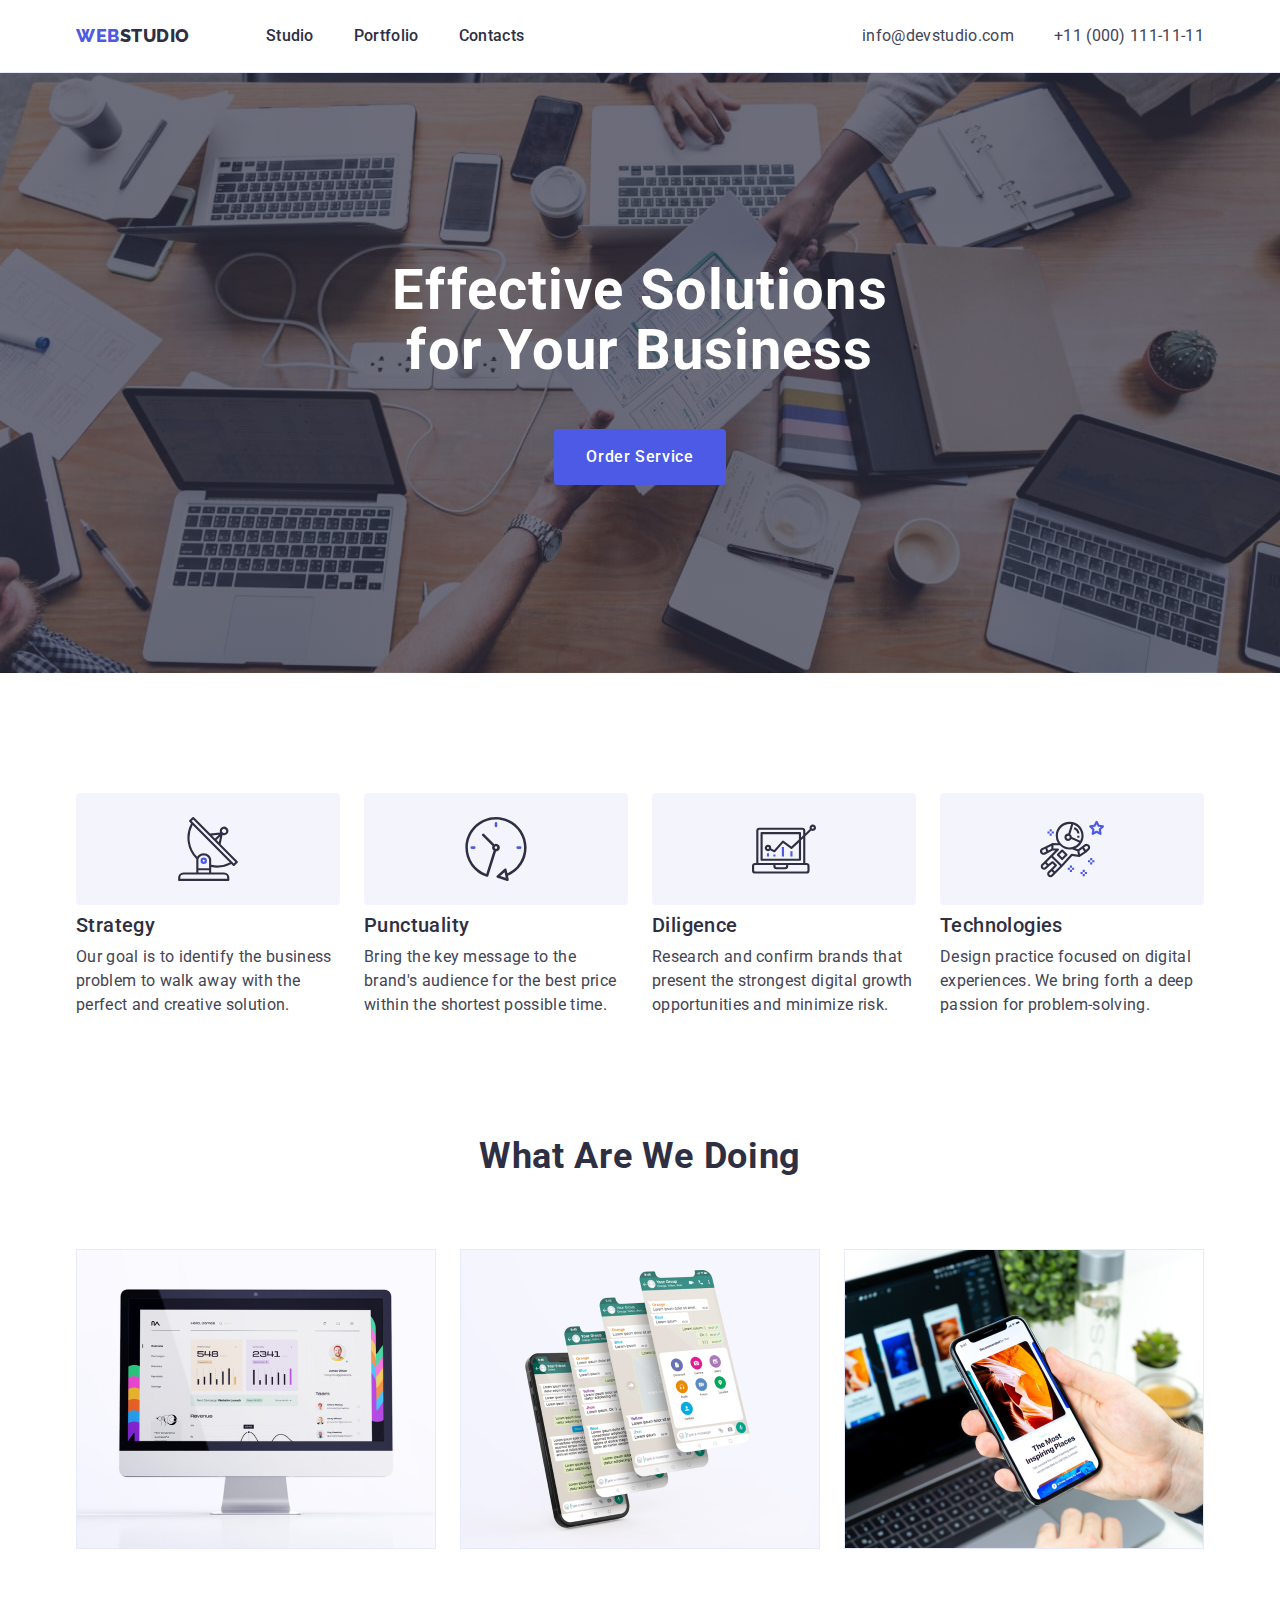
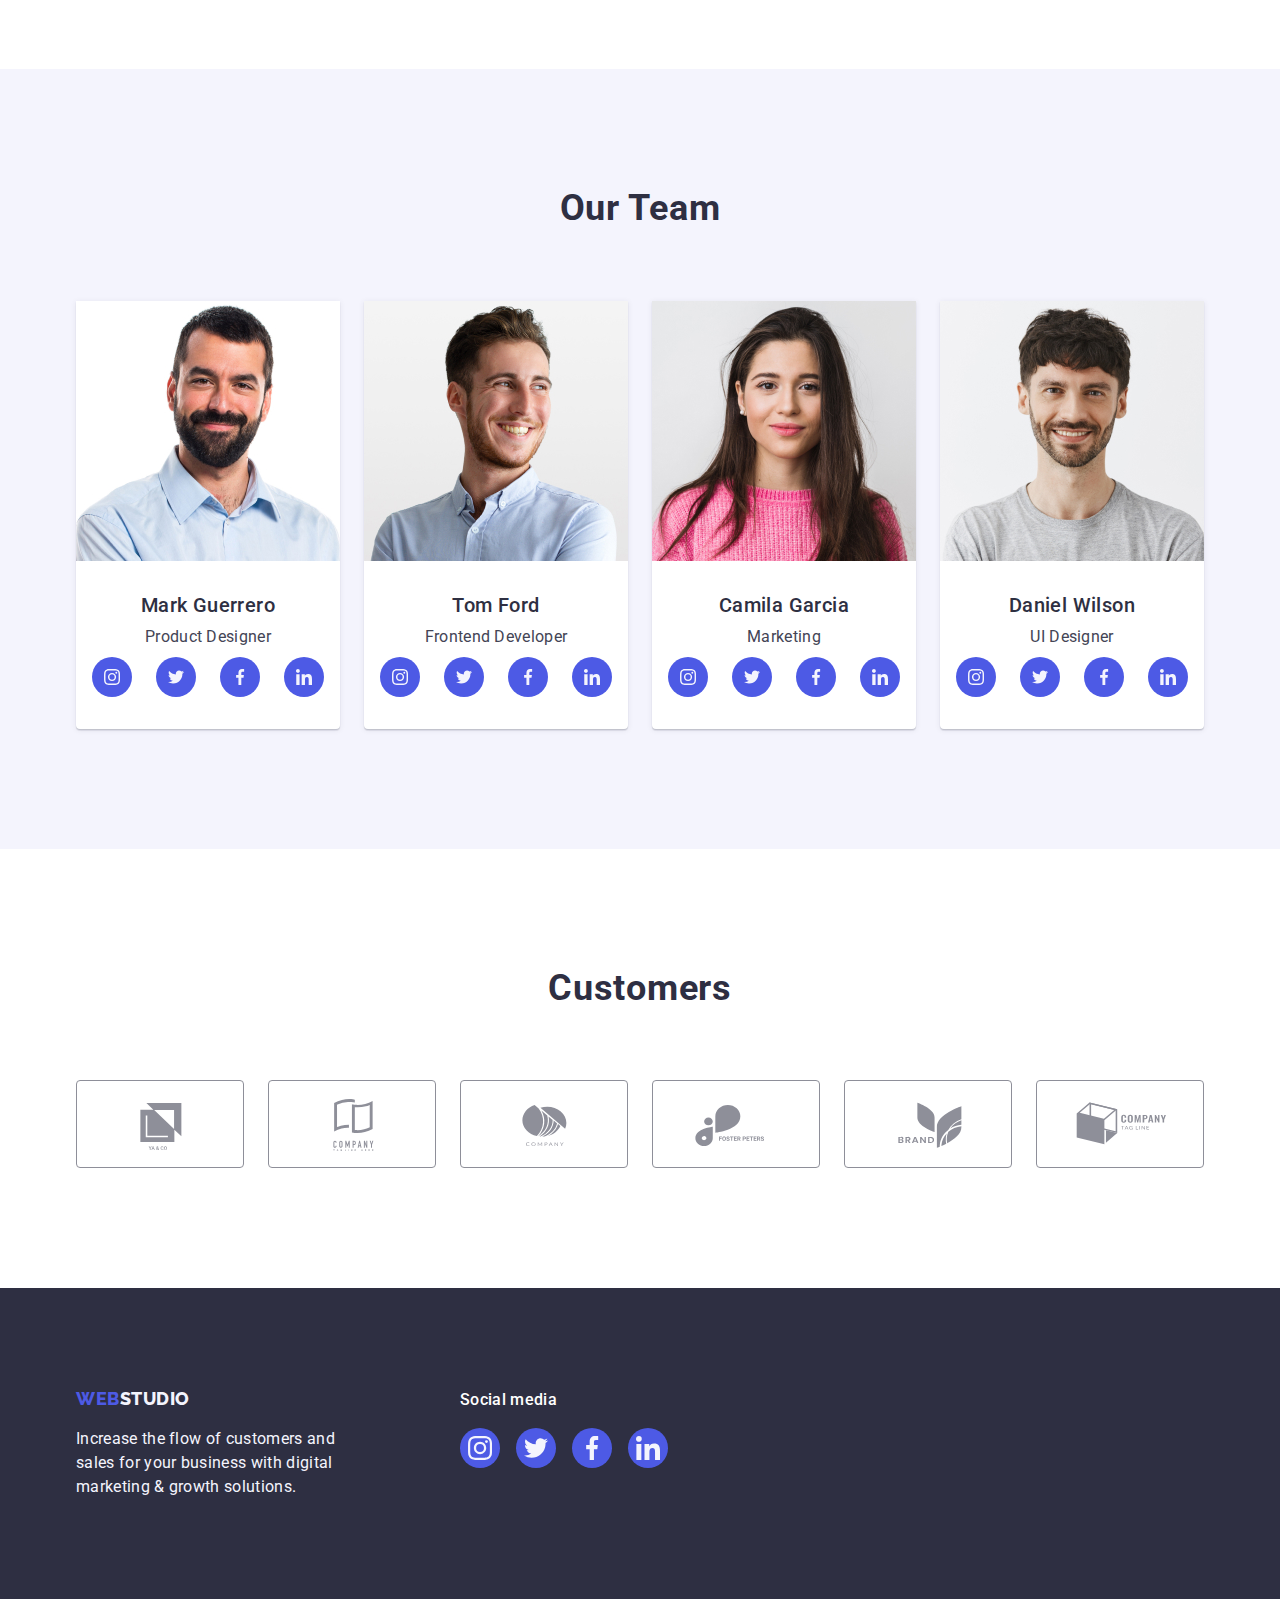
==== index.html @ bc8b30b9 "Initial commit" ====
<!DOCTYPE html>
<html lang="en">

<head>
    <meta charset="UTF-8">
    <meta http-equiv="X-UA-Compatible" content="IE=edge">
    <meta name="viewport" content="width=device-width, initial-scale=1.0">
    <title>Document</title>
    <link rel="preconnect" href="https://fonts.googleapis.com">
    <link rel="preconnect" href="https://fonts.gstatic.com" crossorigin>
    <link
        href="https://fonts.googleapis.com/css2?family=Raleway:wght@800&family=Roboto:wght@400;500;700;900&display=swap"
        rel="stylesheet">
    <link rel="stylesheet"
        href="https://cdnjs.cloudflare.com/ajax/libs/modern-normalize/1.1.0/modern-normalize.min.css" />
    <link rel="stylesheet" href="./css/styles.css">

</head>
<!-- коментар-->

<body>
    <header class="page-header">
        <div class="container page-header-container">
            <nav class="page-navigation">
                <a class="logo link" href="./index.html">Web<span class="logo-second-part">Studio</span></a>
                <ul class="menu-list list">
                    <li class="menu-item link"><a class="menu-link link" href="./index.html">Studio</a></li>
                    <li class="menu-item link"><a class="menu-link link" href="./portfolio.html">Portfolio</a></li>
                    <li class="menu-item link"><a class="menu-link link" href="">Contacts</a></li>
                </ul>
            </nav>
            <address class="address">
                <ul class="address-list list">
                    <li class="contact-mail "><a class="adress-link-mail link"
                            href="mailto:info@devstudio.com">info@devstudio.com</a></li>
                    <li class="contact-tel "><a class="adress-link-tel link" href="tel:+110001111111">+11 (000)
                            111-11-11</a></li>
                </ul>
            </address>
        </div>
    </header>
    <main>
        <!-- first section - order-section-->
        <section class="order-section">
            <div class="container container-of-order-section">
                <h1 class="main-title">Effective Solutions for Your Business</h1>
                <button class="modal-open-btn modal-open-btn-theme-dark" type="button">Order Service</button>
            </div>
        </section>
        <!-- second section - about -->
        <section class="about">
            <div class="container about-section-container">
                <h2 class="title-second" hidden>about us</h2>
                <ul class="about-information list link">
                    <li class="about-list-item">
                        <div class="about-icon-container">
                            <svg class="feature-icon" width="64" height="64">
                                <use href="./images/icons.svg#antenna"></use>
                            </svg>
                        </div>
                        <h3 class="title-common title-about">Strategy</h3>
                        <p class="common-text order-text">Our goal is to identify the business
                            problem to walk away with the perfect and creative solution.</p>
                    </li>
                    <li class="about-list-item">
                        <div class="about-icon-container">
                            <svg class="feature-icon" width="64" height="64">
                                <use href="./images/icons.svg#lock"></use>
                            </svg>
                        </div>
                        <h3 class="title-common title-about">Punctuality</h3>
                        <p class="common-text order-text">Bring the key message to the brand's audience for the best
                            price within
                            the
                            shortest possible
                            time.</p>
                    </li>
                    <li class="about-list-item">
                        <div class="about-icon-container">
                            <svg class="feature-icon" width="64" height="64">
                                <use href="./images/icons.svg#diagram"></use>
                            </svg>
                        </div>
                        <h3 class="title-common title-about">Diligence</h3>
                        <p class="common-text order-text">Research and confirm brands that present the strongest digital
                            growth
                            opportunities and minimize
                            risk.</p>
                    </li>
                    <li class="about-list-item">
                        <div class="about-icon-container">
                            <svg class="feature-icon" width="64" height="64">
                                <use href="./images/icons.svg#astronaut"></use>
                            </svg>
                        </div>
                        <h3 class="title-common title-about">Technologies</h3>
                        <p class="common-text order-text">Design practice focused on digital experiences. We bring forth
                            a deep
                            passion
                            for
                            problem-solving.</p>
                    </li>
                </ul>
            </div>

        </section>
        <!--third section - our-work -->
        <section class="our-work">
            <div class="container our-work-container">
                <h2 class="title-second our-work-title">What are we doing</h2>
                <ul class="our-work-list list">
                    <li class="our-work-list-item"><img src="./images/what_are_we_doing/img-1.jpg" alt="monitor"
                            width="360" height="300"></li>
                    <li class="our-work-list-item"><img src="./images/what_are_we_doing/img-2.jpg" alt="four phones"
                            width="360" height="300"></li>
                    <li class="our-work-list-item"><img src="./images/what_are_we_doing/img-3.jpg"
                            alt="laptop and phones" width="360" height="300">
                    </li>
                </ul>
            </div>
        </section>
        <!--fourth section - worker section-->
        <section class="workers-section">
            <div class="container">
                <h2 class="title-second workers-title">Our Team</h2>
                <ul class="workers list">
                    <li class="workers-item">
                        <img src="./images/our_team/mark_guerrero.jpg" alt="employee photo" width="264" height="260">
                        <div class="workers-description-in-list">
                            <h3 class="title-common workers-title-common">Mark Guerrero</h3>
                            <p class="common-text workers-text-common">Product Designer</p>
                            <!--social list-->
                            <ul class="social-list list">
                                <li class="social-list-item">
                                    <a href="#" class="social-list-link">
                                        <svg class="social-list-icon" width="16" height="16">
                                            <use href="./images/icons.svg#instagram"></use>
                                        </svg>
                                    </a>
                                </li>
                                <li class="social-list-item">
                                    <a href="#" class="social-list-link">
                                        <svg class="social-list-icon" width="16" height="16">
                                            <use href="./images/icons.svg#twitter"></use>
                                        </svg>
                                    </a>
                                </li>
                                <li class="social-list-item">
                                    <a href="#" class="social-list-link">
                                        <svg class="social-list-icon" width="16" height="16">
                                            <use href="./images/icons.svg#facebook"></use>
                                        </svg>
                                    </a>
                                </li>
                                <li class="social-list-item">
                                    <a href="#" class="social-list-link">
                                        <svg class="social-list-icon" width="16" height="16">
                                            <use href="./images/icons.svg#linkedin"></use>
                                        </svg>
                                    </a>
                                </li>
                            </ul>
                        </div>
                    </li>
                    <li class="workers-item">
                        <img src="./images/our_team/tom_ford.jpg" alt="employee photo" width="264" height="260">
                        <div class="workers-description-in-list">
                            <h3 class="title-common workers-title-common">Tom Ford</h3>
                            <p class="common-text workers-text-common">Frontend Developer</p>
                            <!--social list-->
                            <ul class="social-list list">
                                <li class="social-list-item">
                                    <a href="#" class="social-list-link">
                                        <svg class="social-list-icon" width="16" height="16">
                                            <use href="./images/icons.svg#instagram"></use>
                                        </svg>
                                    </a>
                                </li>
                                <li class="social-list-item">
                                    <a href="#" class="social-list-link">
                                        <svg class="social-list-icon" width="16" height="16">
                                            <use href="./images/icons.svg#twitter"></use>
                                        </svg>
                                    </a>
                                </li>
                                <li class="social-list-item">
                                    <a href="#" class="social-list-link">
                                        <svg class="social-list-icon" width="16" height="16">
                                            <use href="./images/icons.svg#facebook"></use>
                                        </svg>
                                    </a>
                                </li>
                                <li class="social-list-item">
                                    <a href="#" class="social-list-link">
                                        <svg class="social-list-icon" width="16" height="16">
                                            <use href="./images/icons.svg#linkedin"></use>
                                        </svg>
                                    </a>
                                </li>
                            </ul>
                        </div>
                    </li>
                    <li class="workers-item">
                        <img src="./images/our_team/camila_garcia.jpg" alt="employee photo" width="264" height="260">
                        <div class="workers-description-in-list">
                            <h3 class="title-common workers-title-common">Camila Garcia</h3>
                            <p class="common-text workers-text-common">Marketing</p>
                            <!--social list-->
                            <ul class="social-list list">
                                <li class="social-list-item">
                                    <a href="#" class="social-list-link">
                                        <svg class="social-list-icon" width="16" height="16">
                                            <use href="./images/icons.svg#instagram"></use>
                                        </svg>
                                    </a>
                                </li>
                                <li class="social-list-item">
                                    <a href="#" class="social-list-link">
                                        <svg class="social-list-icon" width="16" height="16">
                                            <use href="./images/icons.svg#twitter"></use>
                                        </svg>
                                    </a>
                                </li>
                                <li class="social-list-item">
                                    <a href="#" class="social-list-link">
                                        <svg class="social-list-icon" width="16" height="16">
                                            <use href="./images/icons.svg#facebook"></use>
                                        </svg>
                                    </a>
                                </li>
                                <li class="social-list-item">
                                    <a href="#" class="social-list-link">
                                        <svg class="social-list-icon" width="16" height="16">
                                            <use href="./images/icons.svg#linkedin"></use>
                                        </svg>
                                    </a>
                                </li>
                            </ul>
                        </div>
                    </li>
                    <li class="workers-item">
                        <img src="./images/our_team/daniel_wilson.jpg" alt="employee photo" width="264" height="260">
                        <div class="workers-description-in-list">
                            <h3 class="title-common workers-title-common">Daniel Wilson</h3>
                            <p class="common-text workers-text-common">UI Designer</p>
                            <!--social list-->
                            <ul class="social-list list">
                                <li class="social-list-item">
                                    <a href="#" class="social-list-link">
                                        <svg class="social-list-icon" width="16" height="16">
                                            <use href="./images/icons.svg#instagram"></use>
                                        </svg>
                                    </a>
                                </li>
                                <li class="social-list-item">
                                    <a href="#" class="social-list-link">
                                        <svg class="social-list-icon" width="16" height="16">
                                            <use href="./images/icons.svg#twitter"></use>
                                        </svg>
                                    </a>
                                </li>
                                <li class="social-list-item">
                                    <a href="#" class="social-list-link">
                                        <svg class="social-list-icon" width="16" height="16">
                                            <use href="./images/icons.svg#facebook"></use>
                                        </svg>
                                    </a>
                                </li>
                                <li class="social-list-item">
                                    <a href="#" class="social-list-link">
                                        <svg class="social-list-icon" width="16" height="16">
                                            <use href="./images/icons.svg#linkedin"></use>
                                        </svg>
                                    </a>
                                </li>
                            </ul>
                        </div>
                    </li>
                </ul>

            </div>

        </section>
        <!--fifth section - customers-->
        <section class="customers">
            <div class="container customers-container">
                <h2 class="title-second customers-title">Customers</h2>
                <ul class="list customers-list">
                    <li class="costomers-list-item">
                        <a href="#" class="costomer-list-link">
                            <svg class="custumer-list-icon" width="104" height="56">
                                <use href="./images/icons.svg#logo1"></use>
                            </svg></a>
                    </li>
                    <li class="costomers-list-item">
                        <a href="#" class="costomer-list-link">
                            <svg class="custumer-list-icon" width="104" height="56">
                                <use href="./images/icons.svg#logo2"></use>
                            </svg></a>
                    </li>
                    <li class="costomers-list-item">
                        <a href="#" class="costomer-list-link">
                            <svg class="custumer-list-icon" width="104" height="56">
                                <use href="./images/icons.svg#logo3"></use>
                            </svg></a>
                    </li>
                    <li class="costomers-list-item">
                        <a href="#" class="costomer-list-link">
                            <svg class="custumer-list-icon" width="104" height="56">
                                <use href="./images/icons.svg#logo4"></use>
                            </svg></a>
                    </li>
                    <li class="costomers-list-item">
                        <a href="#" class="costomer-list-link">
                            <svg class="custumer-list-icon" width="104" height="56">
                                <use href="./images/icons.svg#logo5"></use>
                            </svg></a>
                    </li>
                    <li class="costomers-list-item">
                        <a href="#" class="costomer-list-link">
                            <svg class="custumer-list-icon" width="104" height="56">
                                <use href="./images/icons.svg#logo6"></use>
                            </svg></a>
                    </li>
                </ul>
            </div>
        </section>
    </main>
    <!--footer -->
    <footer class="footer">
        <div class="container footer-container">
            <div class="footer-container-first-part">
                <a class="logo link bottom-logo" href="./index.html">Web<span
                        class="logo-second-part-white">Studio</span></a>
                <p class="footer-info">Increase the flow of customers and sales for your business with digital marketing
                    &
                    growth
                    solutions.</p>
            </div>
            <div class="footer-container-second-part">
                <p class="footer-social-title">Social media</p>
                <!--social list footer-->
                <ul class="social-list list social-list-footer">
                    <li class="social-list-item">
                        <a href="#" class="social-list-link social-list-link-dark">
                            <svg class="social-list-icon" width="24" height="24">
                                <use href="./images/icons.svg#instagram"></use>
                            </svg>
                        </a>
                    </li>
                    <li class="social-list-item">
                        <a href="#" class="social-list-link social-list-link-dark">
                            <svg class="social-list-icon" width="24" height="24">
                                <use href="./images/icons.svg#twitter"></use>
                            </svg>
                        </a>
                    </li>
                    <li class="social-list-item">
                        <a href="#" class="social-list-link social-list-link-dark">
                            <svg class="social-list-icon" width="24" height="24">
                                <use href="./images/icons.svg#facebook"></use>
                            </svg>
                        </a>
                    </li>
                    <li class="social-list-item">
                        <a href="#" class="social-list-link social-list-link-dark">
                            <svg class="social-list-icon" width="24" height="24">
                                <use href="./images/icons.svg#linkedin"></use>
                            </svg>
                        </a>
                    </li>
                </ul>
            </div>
        </div>
    </footer>
</body>


</html>
---- css/styles.css ----
html {
    box-sizing: border-box;
}

*,
*::before,
*::after {
    box-sizing: inherit;
}

h1,
h2,
h3,
h4,
h5,
h6,
p {
    margin-top: 0;
    margin-bottom: 0;
}

ul,
ol {
    margin-top: 0;
    margin-bottom: 0;
    padding-left: 0;
}

button {
    cursor: pointer;
}

img {
    display: block;
}

body {
    font-family: 'Roboto', sans-serif;
    color: #434455;
    background: #FFFFFF;
}

.container {
    width: 1158px;
    margin-left: auto;
    margin-right: auto;
    padding: 0 15px;

}

:root {
    --text-color: #2e2f42;
    --cloud-color: #F4F4FD;
    --paragraf-color: #434455;
    --header-border-color: #e7e9fc;
    --portfolio-botton-border-color: #e7e9fc;
    --customer-link-color: #8e8f99;
    --white: #ffffff;
}


.link {
    text-decoration: none;
    list-style: none
}

.list {
    list-style: none;
    text-decoration: none;
    padding-top: 0;
    padding-left: 0;
    margin-top: 0;
}

/*header */
.logo {
    margin-right: 76px;
    font-family: 'Raleway', sans-serif;
    font-style: normal;
    font-weight: 800;
    font-size: 18px;
    line-height: 1.17;
    letter-spacing: 0.03em;
    text-transform: uppercase;
    color: #4D5AE5;
    display: inline-block;
    text-align: start;
}

.logo-second-part {
    font-family: 'Raleway';
    font-style: normal;
    font-weight: 800;
    font-size: 18px;
    line-height: 21px;
    display: inline-block;
    text-align: start;
    letter-spacing: 0.03em;
    text-transform: uppercase;
    color: var(--text-color);
    flex: none;
    flex-grow: 0;
}

.logo-second-part-white {
    font-weight: 800;
    font-size: 18px;
    line-height: 21px;
    display: flex;
    align-items: center;
    letter-spacing: 0.03em;
    text-transform: uppercase;
    color: var(--cloud-color);
    flex: none;
    order: 1;
    flex-grow: 0;
}

.page-header {
    box-shadow: 0px 2px 1px rgba(46, 47, 66, 0.08),
        0px 1px 1px rgba(46, 47, 66, 0.16),
        0px 1px 6px rgba(46, 47, 66, 0.08);
    border-bottom: 1px solid var(--header-border-color);
}

.page-header-container {
    display: flex;
    align-items: center;
    justify-content: space-between;
}

.page-navigation {
    display: flex;
    align-items: center;
}

.menu-list {
    padding-inline-start: 0;
    padding-top: 0;
    display: flex;
    align-items: center;
}

.address-list {
    display: flex;
    align-items: center;
    gap: 40px;

}

.menu-item:not(:last-child) {
    margin-right: 40px;
}


.nav-links {

    font-style: normal;
    color: var(--text-color);
}

.address {
    display: flex;
    font-style: normal;
    font-weight: 400;
    font-size: 16px;
    line-height: 24px;
    color: var(--paragraf-color);
}

.address-list {
    font-style: normal;
    font-weight: 400;
    font-size: 16px;
    line-height: 24px;
    color: var(--paragraf-color);
}

.adress-link {
    font-style: normal;
    font-weight: 400;
    font-size: 16px;
    line-height: 24px;
    color: var(--paragraf-color);
}

.menu-list {
    color: var(--text-color);
}

.menu-item {
    font-weight: 500;
    font-size: 16px;
    line-height: 24px;
    letter-spacing: 0.02em;
    color: var(--text-color);
    flex: none;
    order: 0;
    flex-grow: 0;
}

.menu-link {
    color: var(--text-color);
    padding: 24px 0;

}

.menu-link:hover,
.menu-link:focus {
    color: #404bbf;
}

.menu-list:hover,
.menu-list:focus,
.menu-item:hover,
.menu-item:focus {
    color: #404bbf;
}

.menu-item:hover,
.menu-item:focus {
    color: #404bbf;
}

.adress-link-mail {

    margin-left: auto;
}

.adress-link-mail,
.adress-link-tel {
    display: block;
    font-weight: 400;
    font-size: 16px;
    line-height: 1.5;
    letter-spacing: 0.02em;
    color: var(--paragraf-color);
    padding: 24px 0;
}

/*
.contact-mail,
.contact-tel {
    padding: 24px 0;
}
*/

.adress-link-mail:hover,
.adress-link-mail:focus,
.adress-link-tel:hover,
.adress-link-tel:focus {
    color: #404BBF;
}


.menu-item .address-list {
    font-weight: 400;
    font-size: 16px;
    line-height: 24px;
    letter-spacing: 0.02em;
    color: #434455;
}

.menu-item {
    padding: 24px 0;
}

/* після хедера - order-section  */

.order-section {
    background-color: var(--text-color);
    background-image: linear-gradient(rgba(46, 47, 66, 0.7), rgba(46, 47, 66, 0.7)), url(../images/background-images/first-section-background-img.jpg);
    background-repeat: no-repeat;
    background-size: cover;
    background-position: center;
    max-width: 1440px;
    margin: 0 auto;
}

.container-of-order-section {
    display: flex;
    align-items: center;
    justify-content: flex-start;
    flex-direction: column;
}

.main-title {
    max-width: 496px;
    margin-top: 0;
    font-style: normal;
    font-weight: 700;
    font-size: 56px;
    line-height: 1.07;
    letter-spacing: 0.02em;
    text-align: center;
    color: #FFFFFF;
    /*background-color: var(--text-color);*/
    margin-bottom: 0;
}

.title-second {
    font-weight: 700;
    font-size: 36px;
    line-height: 1.11;
    text-align: center;
    letter-spacing: 0.02em;
    text-transform: capitalize;
    color: var(--text-color);
    margin-top: 0;
    margin-bottom: 0;
}

.title-common {
    font-weight: 500;
    font-size: 20px;
    line-height: 1.2;
    letter-spacing: 0.02em;
    color: var(--text-color);
    flex: none;
    order: 0;
    flex-grow: 0;
    margin-top: 0;
    margin-bottom: 0;
}

.common-text {
    font-weight: 400;
    font-size: 16px;
    line-height: 1.5;
    letter-spacing: 0.02em;
    color: var(--paragraf-color);
    flex: none;
    order: 1;
    flex-grow: 0;
}

.modal-open-btn {
    font-family: "Roboto", sans-serif;
    font-weight: 500;
    font-size: 16px;
    line-height: 24px;
    align-items: center;
    letter-spacing: 0.04em;
    color: #FFFFFF;
    flex: none;
    order: 0;
    flex-grow: 0;
    background-color: #4D5AE5;
    cursor: pointer;
}

.modal-open-btn:hover,
.modal-open-btn:focus {
    background-color: #404BBF;
}

.modal-open-btn,
.modal-open-btn-theme-dark {
    display: block;
    margin-top: 48px;
    border-radius: 4px;
    border: none;
    padding: 16px 32px;

}

/*about - section*/
.order-section {
    padding: 188px 0;
}

.about {
    padding: 120px 0;
}

.about-section-container {
    display: flex;
    align-content: space-around;
}

.about-information {
    display: flex;
    align-content: space-around;
}

.about-list-item:not(:last-child) {
    margin-right: 24px;
}

.order-text {
    margin-top: 8px;
    width: 264px;
}

.title-about {

    margin-bottom: 8px;
}

.about-icon-container {
    display: flex;
    justify-content: center;
    align-items: center;
    align-content: center;
    width: 264px;
    height: 112px;
    background: #F4F4FD;
    border-radius: 4px;
    margin-bottom: 8px;
}


/*our-work section*/
.our-work {
    padding-bottom: 120px;
}

.our-work-list {
    display: flex;
    justify-content: space-between;
    margin-top: 72px;

    gap: 24px;
}

.our-work-list-item {
    width: calc((100% - 48px) / 3);
}

/*worker section*/

.workers-section {
    padding: 120px 0;
    background-color: var(--cloud-color);
}

.workers-description-in-list {
    padding: 32px 0;
}

.workers-title {

    margin-bottom: 72px;
}

.workers-title-common {
    text-align: center;

    margin-bottom: 8px;
}

.workers-item {
    background-color: #FFFFFF;
    display: flex;
    flex-direction: column;
    align-items: center;
    align-content: center;
    border-radius: 0px 0px 4px 4px;
    box-shadow: 0px 1px 6px rgba(46, 47, 66, 0.08), 0px 1px 1px rgba(46, 47, 66, 0.16), 0px 2px 1px rgba(46, 47, 66, 0.08);
}

.workers {
    display: flex;
    justify-content: space-between;
    align-items: center;
    align-content: center;
    gap: 24px;
}

.workers-text-common {
    margin-bottom: 8px;

    text-align: center;
}

/*social list*/

.social-list {
    display: flex;
    justify-content: center;
    align-items: center;
    gap: 24px;
}

.social-list-link {
    display: flex;
    justify-content: center;
    align-items: center;
    width: 40px;
    height: 40px;
    border-radius: 50%;
    background-color: #4D5AE5;
}

.social-list-link:hover,
.social-list-link:focus {
    background-color: #404bbf;
    ;
}

.social-list-link-dark:hover,
.social-list-link-dark:focus {
    background-color: #31D0AA;
}


.social-list-icon {
    fill: var(--cloud-color)
}

.social-list-footer {
    gap: 16px;
}


/*customer section*/

.customers-list {
    display: flex;
    justify-content: center;
    align-items: center;
    gap: 24px;
}

.costomers-list-item {
    column-gap: 24px;
    width: calc((100% - 120px)/6);
}

.costomer-list-link {
    display: flex;
    justify-content: center;
    align-items: center;
    width: 168px;
    height: 88px;
    border: 1px solid #8E8F99;
    border-radius: 4px;
    color: var(--customer-link-color);

}

.costomer-list-link:hover,
.costomer-list-link:focus {
    border-color: #404bbf;
    color: #404bbf;
}



.custumer-list-icon {
    fill: currentColor;
}

.customers-title {
    margin-bottom: 72px;
    line-height: 1.1
}

.customers {
    padding-top: 120px;
    padding-bottom: 120px;

}

/* footer*/

.footer-info {
    font-weight: 400;
    font-size: 16px;
    line-height: 24px;
    letter-spacing: 0.02em;
    color: var(--cloud-color);
    width: 264px;
    margin-top: 17.5px;
}

.footer-container {
    display: flex;
    align-items: baseline;
}

.footer-container-first-part {
    margin-right: 120px;
}



.bottom-logo,
.logo-second-part-white {

    display: inline-block;
    text-align: start;
}

.logo-second-part-white {
    display: inline-block;
}

.footer {
    background-color: #2E2F42;
    padding: 100px 0;
    display: flex;

}


.footer-social-container {
    display: flex;

}

.footer-social-title {
    font-family: 'Roboto';
    font-style: normal;
    font-weight: 500;
    font-size: 16px;
    line-height: 24px;
    letter-spacing: 0.02em;
    color: var(--white);
    margin-bottom: 16px;
}




/*portfolio*/
.selector {
    padding: 96px 0 120px;
}




.botton-in-list {
    font-family: "Roboto", sans-serif;
    font-weight: 500;
    font-size: 16px;
    line-height: 1.5;
    display: flex;
    align-items: center;
    text-align: center;
    letter-spacing: 0.04em;
    color: #4D5AE5;
    flex: none;
    order: 0;
    flex-grow: 0;
    background: #F4F4FD;
    border-radius: 4px;
    display: flex;
    justify-content: center;
    padding: 12px 24px;
    border: 1px solid var(--portfolio-botton-border-color)
}

.selector-buttons-item:not(:last-child) {
    margin-right: 24px;
}

.portfolio-selektor-botton:hover,
.portfolio-selektor-botton:focus {
    box-shadow: 0px 3px 1px rgba(0, 0, 0, 0.1),
        0px 2px 1px rgba(0, 0, 0, 0.08),
        0px 2px 2px rgba(0, 0, 0, 0.12);
}


.selector-buttons-list {
    margin-bottom: 72px
}


.botton-in-list:hover,
.botton-in-list:focus {
    font-weight: 500;
    font-size: 16px;
    line-height: 24px;
    display: flex;
    align-items: center;
    text-align: center;
    letter-spacing: 0.04em;
    color: #FFFFFF;
    flex: none;
    order: 0;
    flex-grow: 0;
    background: #404BBF;
    cursor: pointer;
    border: 1px solid transparent
}

.selector-buttons-list {
    display: flex;
    justify-content: center
}

.selektor-list {
    display: flex;
    flex-wrap: wrap;
    justify-content: space-between;
    column-gap: 24px;
    row-gap: 48px;

}

.selektor-list-link {
    display: block;
}


.selektor-list-link:hover,
.selektor-list-link:focus {
    box-shadow: 0px 1px 6px rgba(46, 47, 66, 0.08),
        0px 1px 1px rgba(46, 47, 66, 0.16),
        0px 2px 1px rgba(46, 47, 66, 0.08);
}

/*
.selektor-list:not(:nth-child(3n)) {
    margin-right: 24px;
}

.selektor-list-item {
    margin-bottom: 48px;
}
*/

.selektor-title-flex {
    margin-bottom: 8px;
}


.selektor-list-item-description {
    padding: 32px 16px;
    border: 1px solid #e7e9fc;
    border-top: none;
}
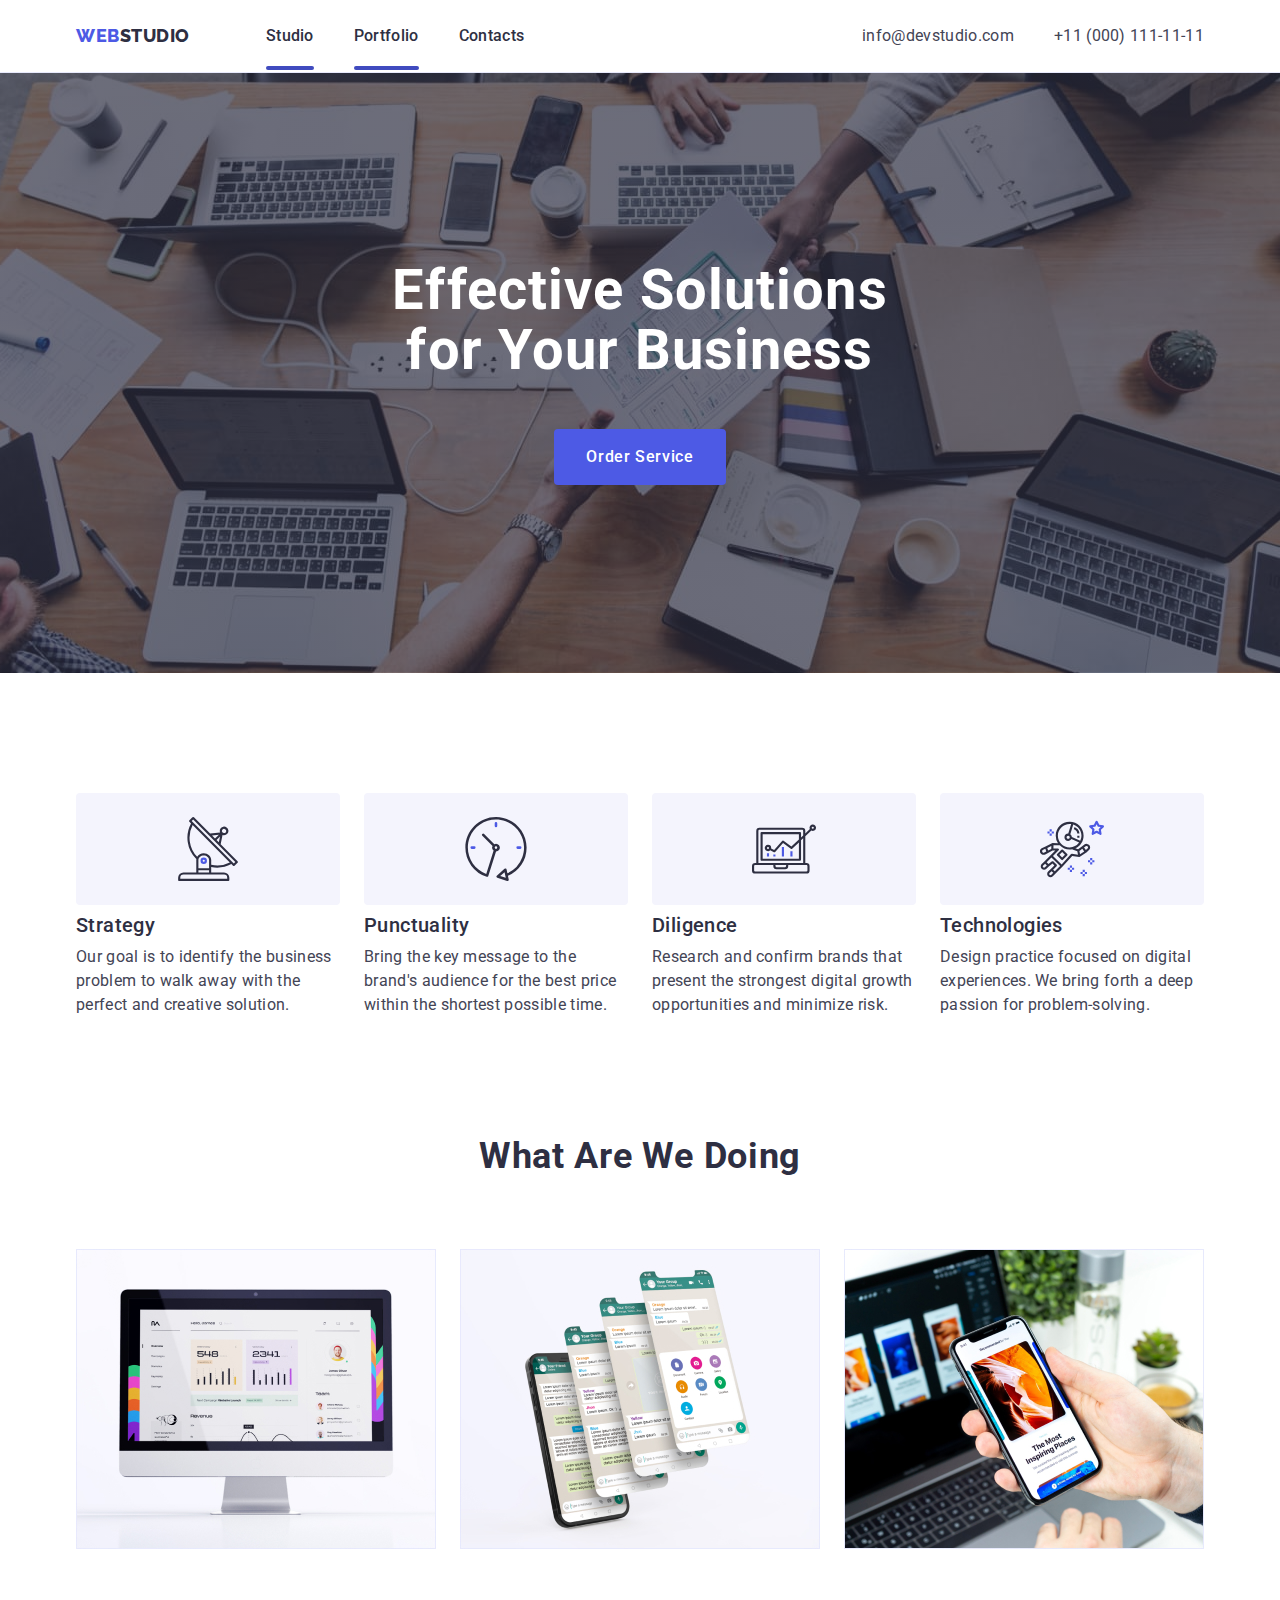
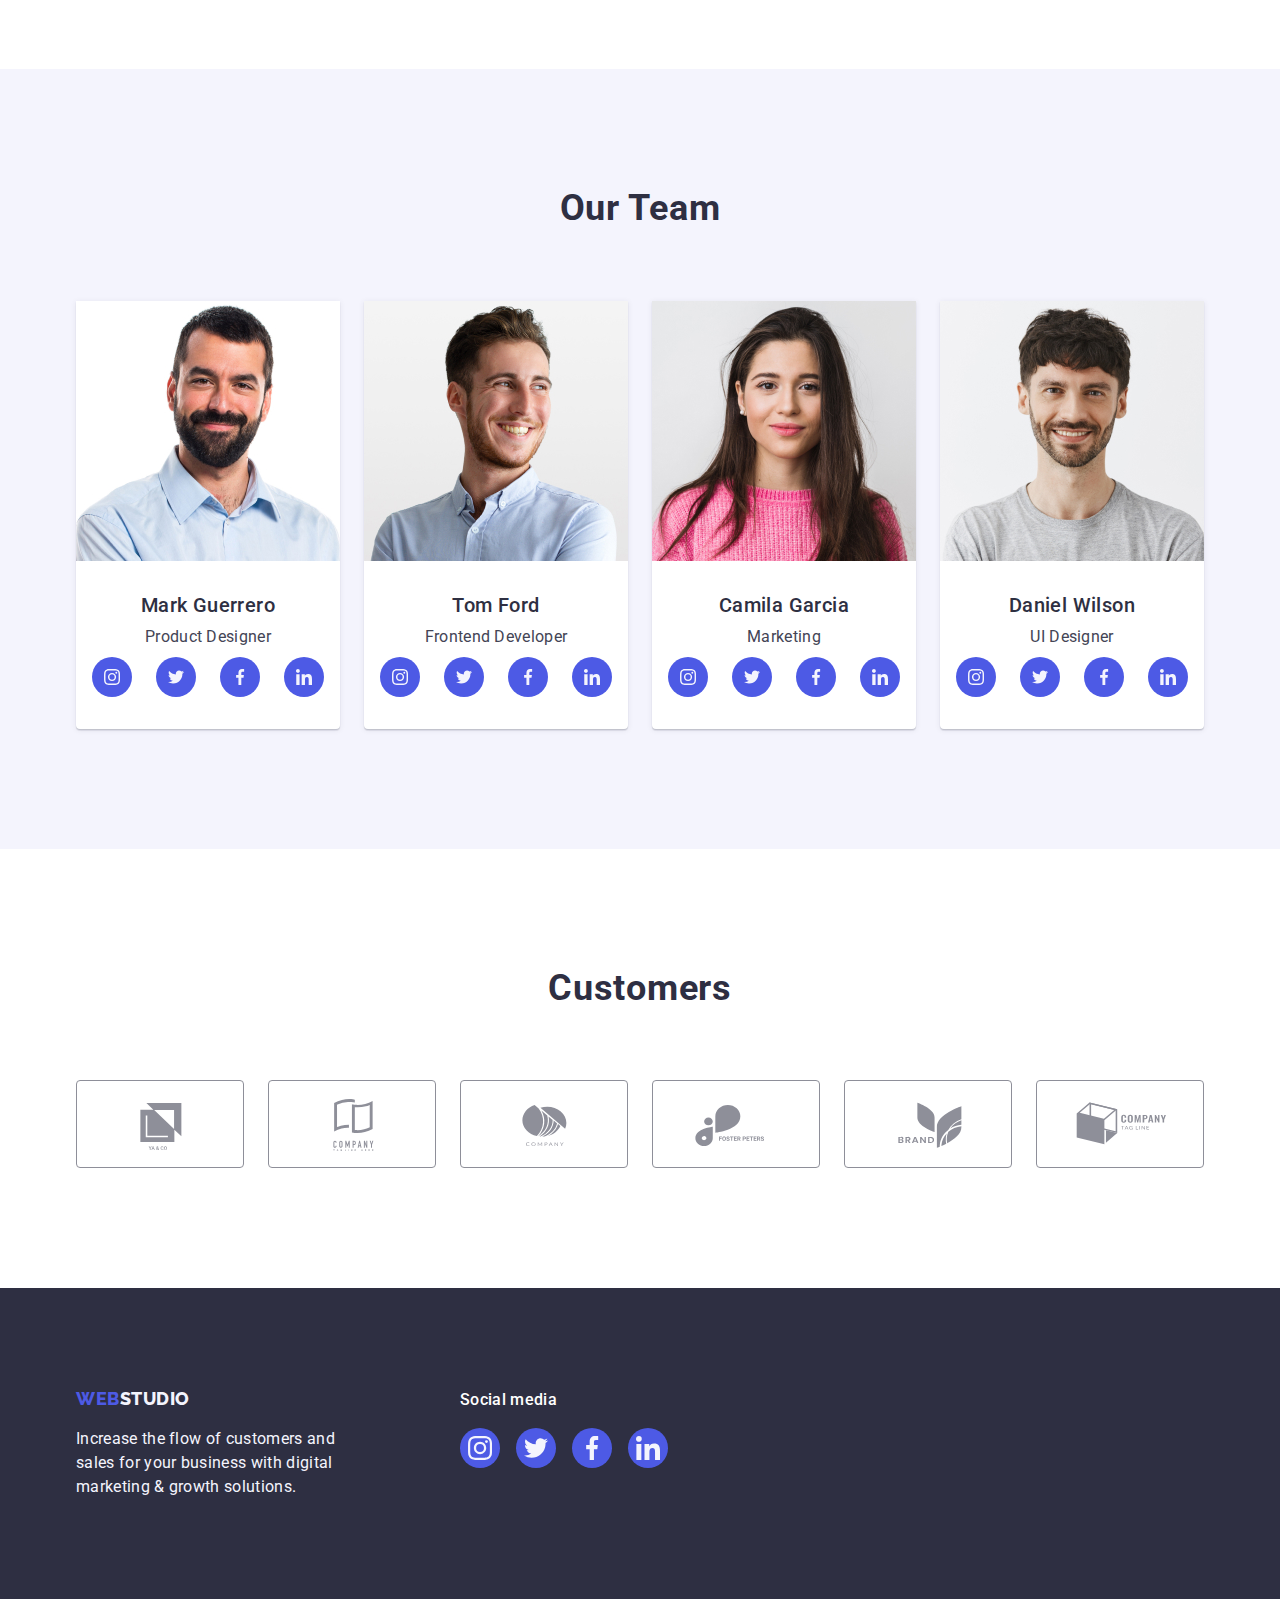
==== commit 4740cb31: "psd" ====
--- a/index.html
+++ b/index.html
@@ -16,16 +16,18 @@
     <link rel="stylesheet" href="./css/styles.css">
 
 </head>
-<!-- коментар-->
+<!-- body-->
 
 <body>
+    <!-- header -->
     <header class="page-header">
         <div class="container page-header-container">
             <nav class="page-navigation">
                 <a class="logo link" href="./index.html">Web<span class="logo-second-part">Studio</span></a>
                 <ul class="menu-list list">
-                    <li class="menu-item link"><a class="menu-link link" href="./index.html">Studio</a></li>
-                    <li class="menu-item link"><a class="menu-link link" href="./portfolio.html">Portfolio</a></li>
+                    <li class="menu-item link"><a class="menu-link link for-affter" href="./index.html">Studio</a></li>
+                    <li class="menu-item link"><a class="menu-link link for-affter"
+                            href="./portfolio.html">Portfolio</a></li>
                     <li class="menu-item link"><a class="menu-link link" href="">Contacts</a></li>
                 </ul>
             </nav>
@@ -44,7 +46,8 @@
         <section class="order-section">
             <div class="container container-of-order-section">
                 <h1 class="main-title">Effective Solutions for Your Business</h1>
-                <button class="modal-open-btn modal-open-btn-theme-dark" type="button">Order Service</button>
+                <button class="modal-open-btn modal-open-btn-theme-dark " type="button" data-modal-open>Order
+                    Service</button>
             </div>
         </section>
         <!-- second section - about -->
@@ -373,6 +376,16 @@
             </div>
         </div>
     </footer>
+    <div class="backdrop is-hidden" data-modal>
+        <div class="modal">
+            <button type="button" class="modal-close-btn " data-modal-close>
+                <svg class="modal-close-btn-icon" width="8" height="8">
+                    <use href="./images/icons.svg#close-black "></use>
+                </svg>
+            </button>
+        </div>
+    </div>
+    <script src="./js/modal.js"></script>
 </body>
 
 
--- a/css/styles.css
+++ b/css/styles.css
@@ -56,6 +56,7 @@
     --portfolio-botton-border-color: #e7e9fc;
     --customer-link-color: #8e8f99;
     --white: #ffffff;
+    --transition-standard: 250ms cubic-bezier(0.4, 0, 0.2, 1);
 }
 
 
@@ -121,6 +122,10 @@
         0px 1px 1px rgba(46, 47, 66, 0.16),
         0px 1px 6px rgba(46, 47, 66, 0.08);
     border-bottom: 1px solid var(--header-border-color);
+    top: 0px;
+    left: 0px;
+    width: 100%;
+    background: #FFFFFF;
 }
 
 .page-header-container {
@@ -202,7 +207,7 @@
 .menu-link {
     color: var(--text-color);
     padding: 24px 0;
-
+    transition: color var(--transition-standard);
 }
 
 .menu-link:hover,
@@ -236,6 +241,7 @@
     letter-spacing: 0.02em;
     color: var(--paragraf-color);
     padding: 24px 0;
+    transition: color var(--transition-standard);
 }
 
 /*
@@ -263,7 +269,33 @@
 
 .menu-item {
     padding: 24px 0;
-}
+    position: relative;
+
+}
+
+.for-affter {
+    position: relative;
+}
+
+
+.for-affter::after {
+    display: block;
+    width: 100%;
+    height: 4px;
+    left: 0px;
+    bottom: -1px;
+    background: #404BBF;
+    border-radius: 2px;
+    content: '';
+    position: absolute;
+
+}
+
+::selection {
+    background-color: #95c720;
+}
+
+
 
 /* після хедера - order-section  */
 
@@ -347,6 +379,8 @@
     flex-grow: 0;
     background-color: #4D5AE5;
     cursor: pointer;
+    transition: background-color var(--transition-standard);
+
 }
 
 .modal-open-btn:hover,
@@ -362,6 +396,7 @@
     border: none;
     padding: 16px 32px;
 
+
 }
 
 /*about - section*/
@@ -490,6 +525,7 @@
     height: 40px;
     border-radius: 50%;
     background-color: #4D5AE5;
+    transition: background-color var(--transition-standard);
 }
 
 .social-list-link:hover,
@@ -536,7 +572,7 @@
     border: 1px solid #8E8F99;
     border-radius: 4px;
     color: var(--customer-link-color);
-
+    transition: border-color var(--transition-standard), color var(--transition-standard);
 }
 
 .costomer-list-link:hover,
@@ -545,8 +581,6 @@
     color: #404bbf;
 }
 
-
-
 .custumer-list-icon {
     fill: currentColor;
 }
@@ -583,11 +617,8 @@
     margin-right: 120px;
 }
 
-
-
 .bottom-logo,
 .logo-second-part-white {
-
     display: inline-block;
     text-align: start;
 }
@@ -600,13 +631,11 @@
     background-color: #2E2F42;
     padding: 100px 0;
     display: flex;
-
 }
 
 
 .footer-social-container {
     display: flex;
-
 }
 
 .footer-social-title {
@@ -620,16 +649,11 @@
     margin-bottom: 16px;
 }
 
-
-
-
 /*portfolio*/
+
 .selector {
     padding: 96px 0 120px;
 }
-
-
-
 
 .botton-in-list {
     font-family: "Roboto", sans-serif;
@@ -649,7 +673,8 @@
     display: flex;
     justify-content: center;
     padding: 12px 24px;
-    border: 1px solid var(--portfolio-botton-border-color)
+    border: 1px solid var(--portfolio-botton-border-color);
+    transition: color var(--transition-standard), background-color var(--transition-standard), border-color var(--transition-standard), box-shadow var(--transition-standard);
 }
 
 .selector-buttons-item:not(:last-child) {
@@ -663,11 +688,9 @@
         0px 2px 2px rgba(0, 0, 0, 0.12);
 }
 
-
 .selector-buttons-list {
     margin-bottom: 72px
 }
-
 
 .botton-in-list:hover,
 .botton-in-list:focus {
@@ -698,11 +721,6 @@
     justify-content: space-between;
     column-gap: 24px;
     row-gap: 48px;
-
-}
-
-.selektor-list-link {
-    display: block;
 }
 
 
@@ -713,23 +731,131 @@
         0px 2px 1px rgba(46, 47, 66, 0.08);
 }
 
-/*
-.selektor-list:not(:nth-child(3n)) {
-    margin-right: 24px;
-}
-
-.selektor-list-item {
-    margin-bottom: 48px;
-}
-*/
-
 .selektor-title-flex {
     margin-bottom: 8px;
 }
-
 
 .selektor-list-item-description {
     padding: 32px 16px;
     border: 1px solid #e7e9fc;
     border-top: none;
+}
+
+.selektor-list-link {
+    display: block;
+    position: relative;
+    transition: box-shadow var(--transition-standard);
+
+}
+
+.selektor-list-link:hover .overlay-image-in-portfoli,
+.selektor-list-link:focus .overlay-image-in-portfoli {
+    transform: translate(0, 0);
+}
+
+
+/* transition: transform; */
+
+.overley-image-container {
+    display: block;
+    position: relative;
+    overflow: hidden;
+
+}
+
+
+.overlay-image-in-portfoli {
+    position: absolute;
+    left: 0;
+    top: 0;
+    padding-top: 40px;
+    padding-left: 32px;
+    padding-right: 32px;
+    padding-bottom: 40px;
+    font-family: 'Roboto';
+    font-style: normal;
+    font-weight: 400;
+    font-size: 16px;
+    line-height: 24px;
+    letter-spacing: 0.02em;
+    background-color: #4D5AE5;
+    color: var(--cloud-color);
+    mix-blend-mode: normal;
+    width: 100%;
+    height: 100%;
+    overflow: auto;
+    transform: translate(0, 100%);
+    transition: transform var(--transition-standard);
+}
+
+
+
+
+
+/* modal window */
+
+.backdrop {
+    position: fixed;
+    top: 0;
+    left: 0;
+    z-index: 100;
+    width: 100%;
+    height: 100%;
+    background-color: rgba(46, 47, 66, 0.4);
+    transition: opacity var(--transition-standard), visibility var(--transition-standard);
+
+}
+
+.modal {
+    width: 408px;
+    min-height: 584px;
+    position: absolute;
+    top: 50%;
+    left: 50%;
+    transform: translate(-50%, -50%) scale(1);
+    background: #FCFCFC;
+    box-shadow: 0px 1px 1px rgba(0, 0, 0, 0.14), 0px 1px 3px rgba(0, 0, 0, 0.12), 0px 2px 1px rgba(0, 0, 0, 0.2);
+    border-radius: 4px;
+    transition: transform var(--transition-standard);
+}
+
+.modal-close-btn {
+    position: absolute;
+    top: 24px;
+    right: 24px;
+    background: #E7E9FC;
+    border: 1px solid rgba(0, 0, 0, 0.1);
+    display: flex;
+    align-items: center;
+    justify-content: center;
+    width: 24px;
+    height: 24px;
+    border-radius: 50%;
+    padding: 0;
+    transition: background-color var(--transition-standard), fill var(--transition-standard), border var(--transition-standard);
+}
+
+.modal-close-btn:hover,
+.modal-close-btn:focus {
+    background: #404BBF;
+    border-radius: 50%;
+    border: none;
+}
+
+.modal-close-btn:hover .modal-close-btn-icon,
+.modal-close-btn:focus .modal-close-btn-icon {
+    fill: var(--white);
+
+}
+
+.modal-close-btn-icon {
+    fill: #2E2F42;
+    transition: fill var(--transition-standard);
+
+}
+
+.backdrop.is-hidden {
+    opacity: 0;
+    visibility: hidden;
+    pointer-events: none;
 }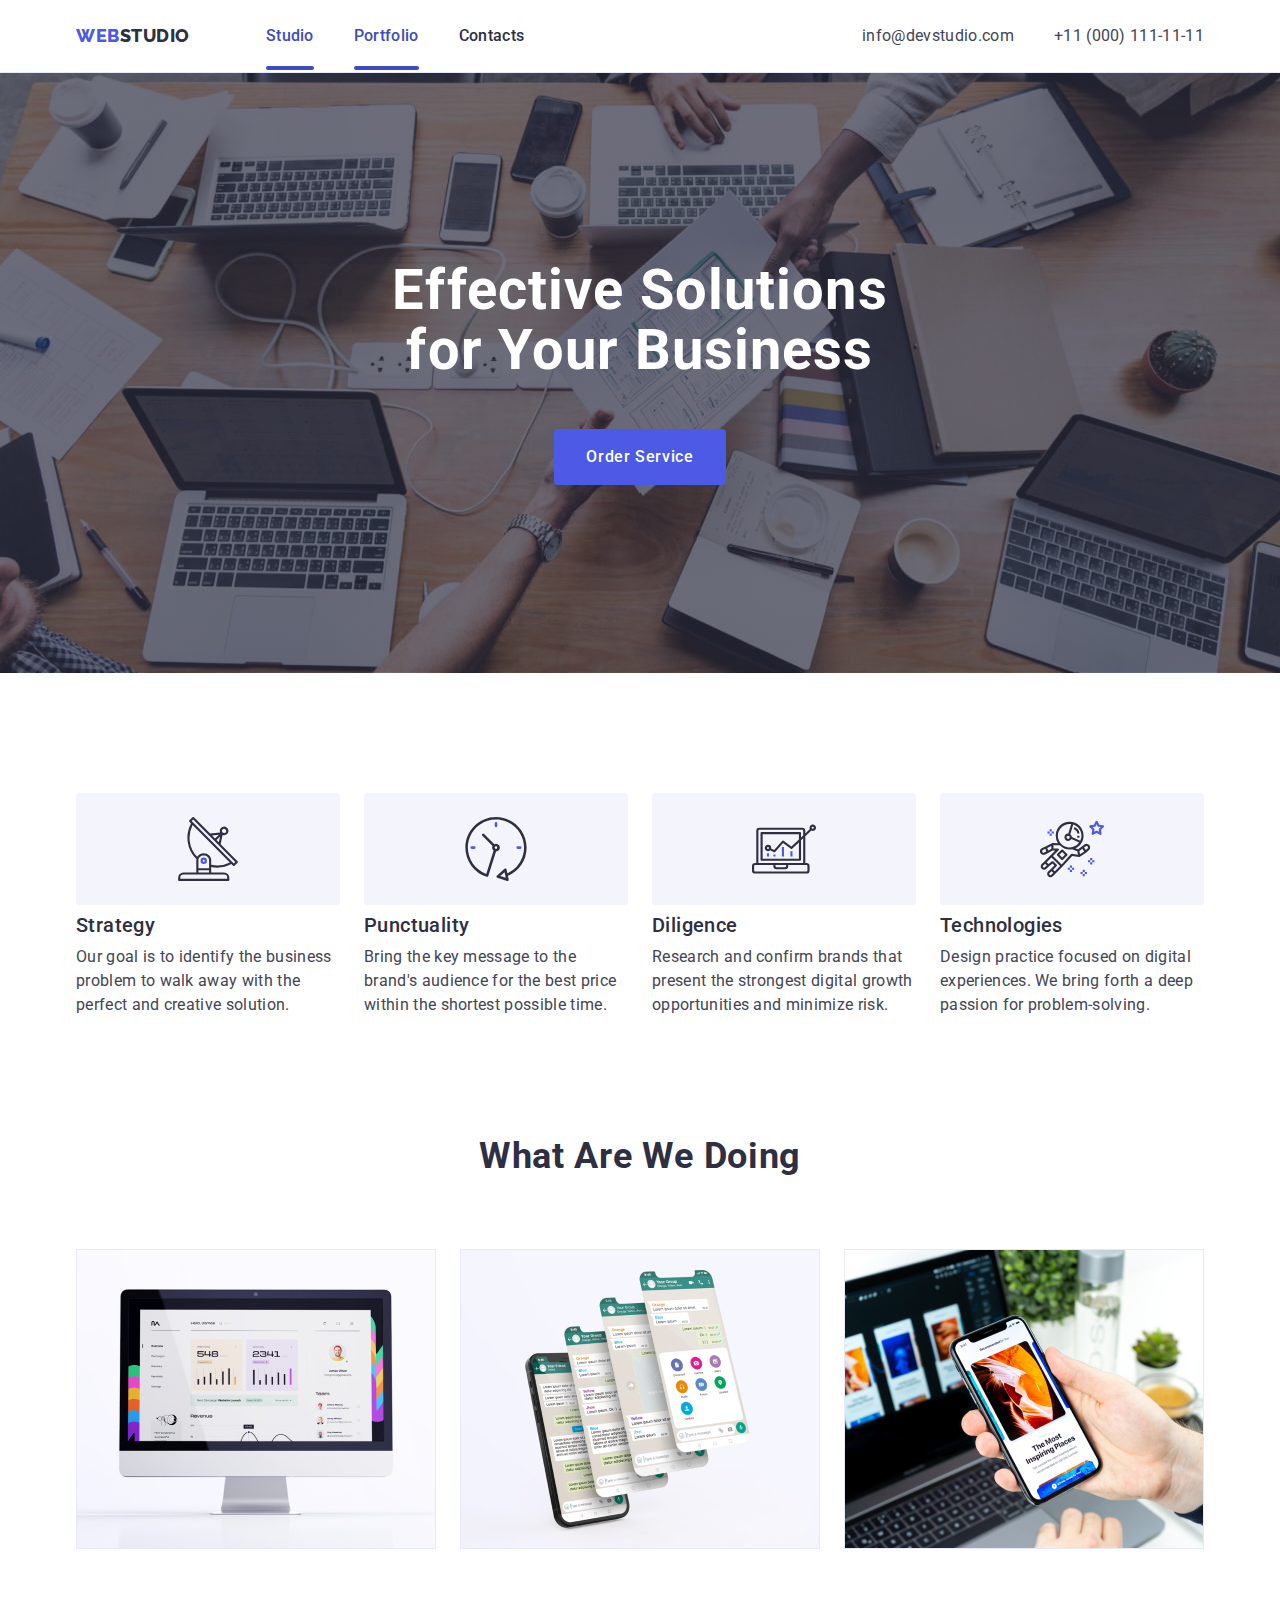
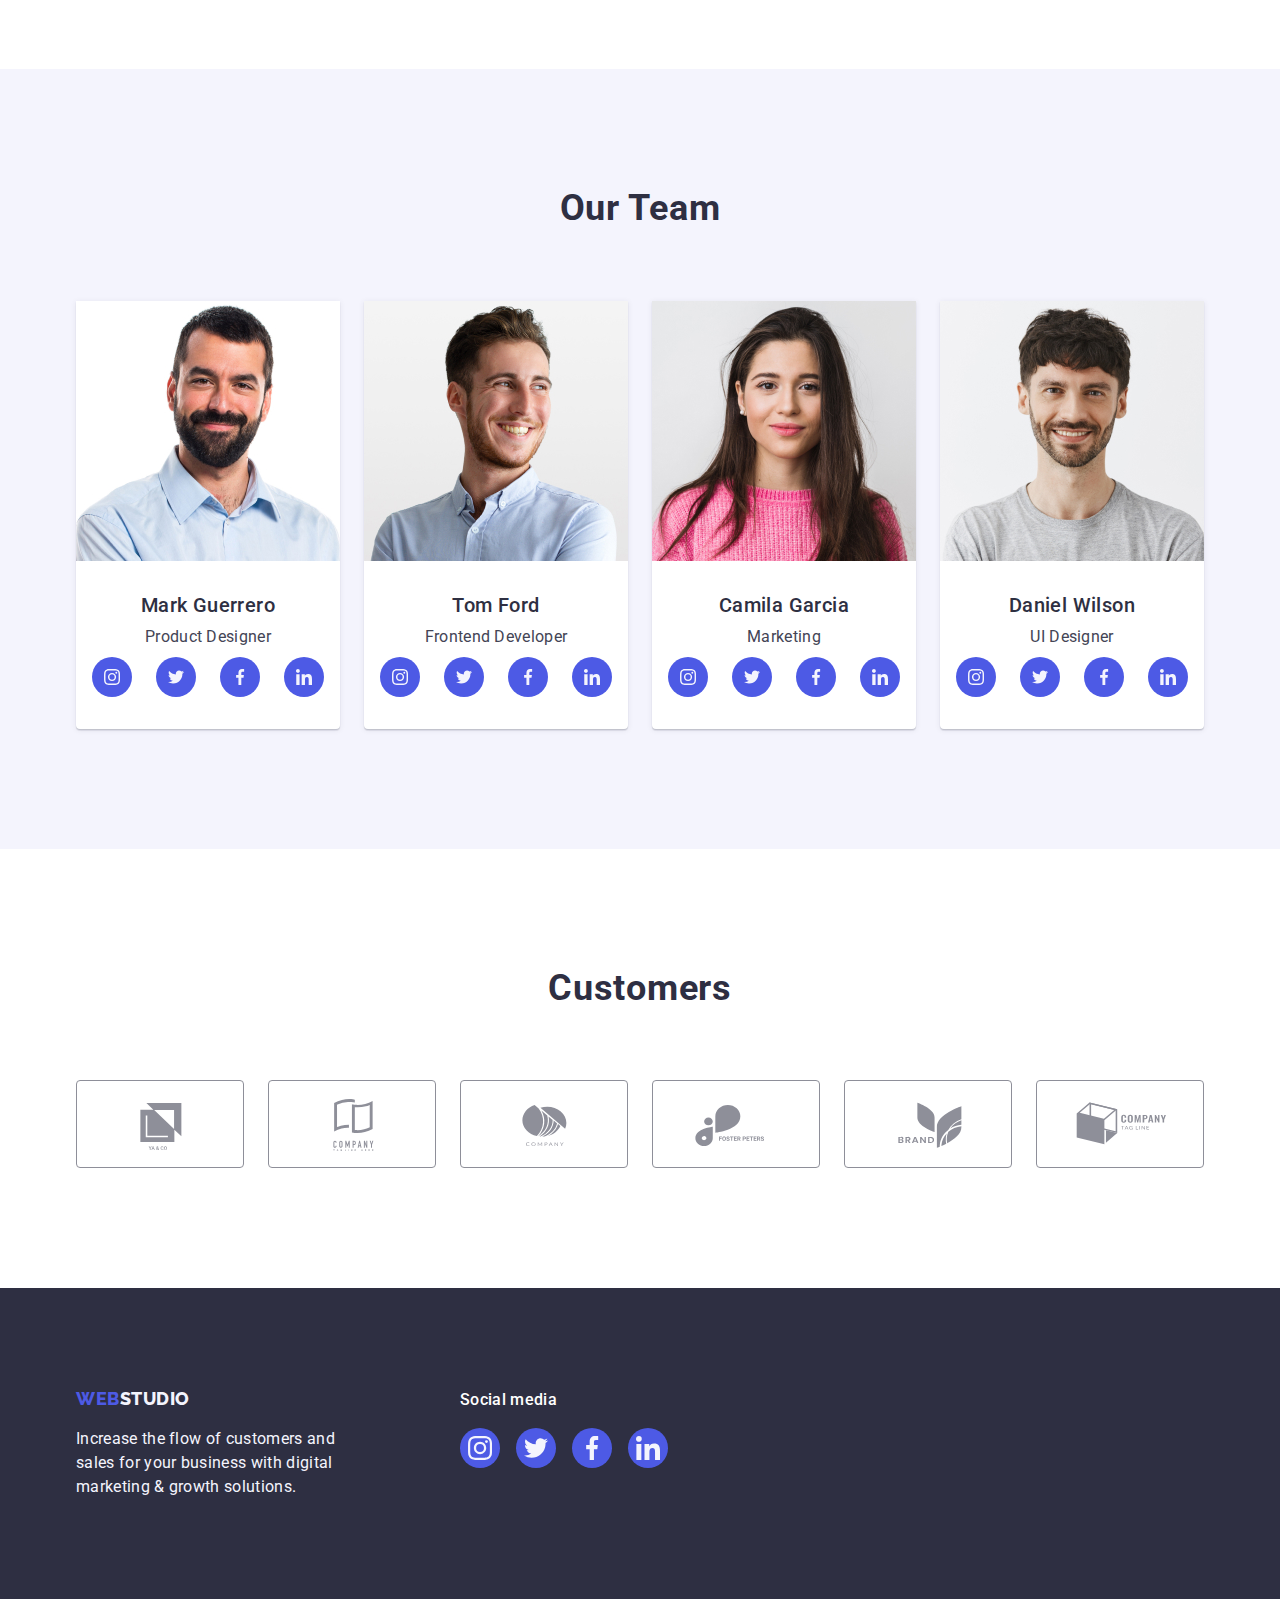
==== commit da012733: "stepler" ====
--- a/index.html
+++ b/index.html
@@ -25,9 +25,9 @@
             <nav class="page-navigation">
                 <a class="logo link" href="./index.html">Web<span class="logo-second-part">Studio</span></a>
                 <ul class="menu-list list">
-                    <li class="menu-item link"><a class="menu-link link for-affter" href="./index.html">Studio</a></li>
-                    <li class="menu-item link"><a class="menu-link link for-affter"
-                            href="./portfolio.html">Portfolio</a></li>
+                    <li class="menu-item link"><a class="menu-link link stepler" href="./index.html">Studio</a></li>
+                    <li class="menu-item link"><a class="menu-link link stepler" href="./portfolio.html">Portfolio</a>
+                    </li>
                     <li class="menu-item link"><a class="menu-link link" href="">Contacts</a></li>
                 </ul>
             </nav>
--- a/css/styles.css
+++ b/css/styles.css
@@ -273,12 +273,13 @@
 
 }
 
-.for-affter {
+.stepler {
     position: relative;
-}
-
-
-.for-affter::after {
+    color: #404BBF;
+}
+
+
+.stepler::after {
     display: block;
     width: 100%;
     height: 4px;
@@ -832,7 +833,7 @@
     height: 24px;
     border-radius: 50%;
     padding: 0;
-    transition: background-color var(--transition-standard), fill var(--transition-standard), border var(--transition-standard);
+    transition: background-color var(--transition-standard), border var(--transition-standard);
 }
 
 .modal-close-btn:hover,
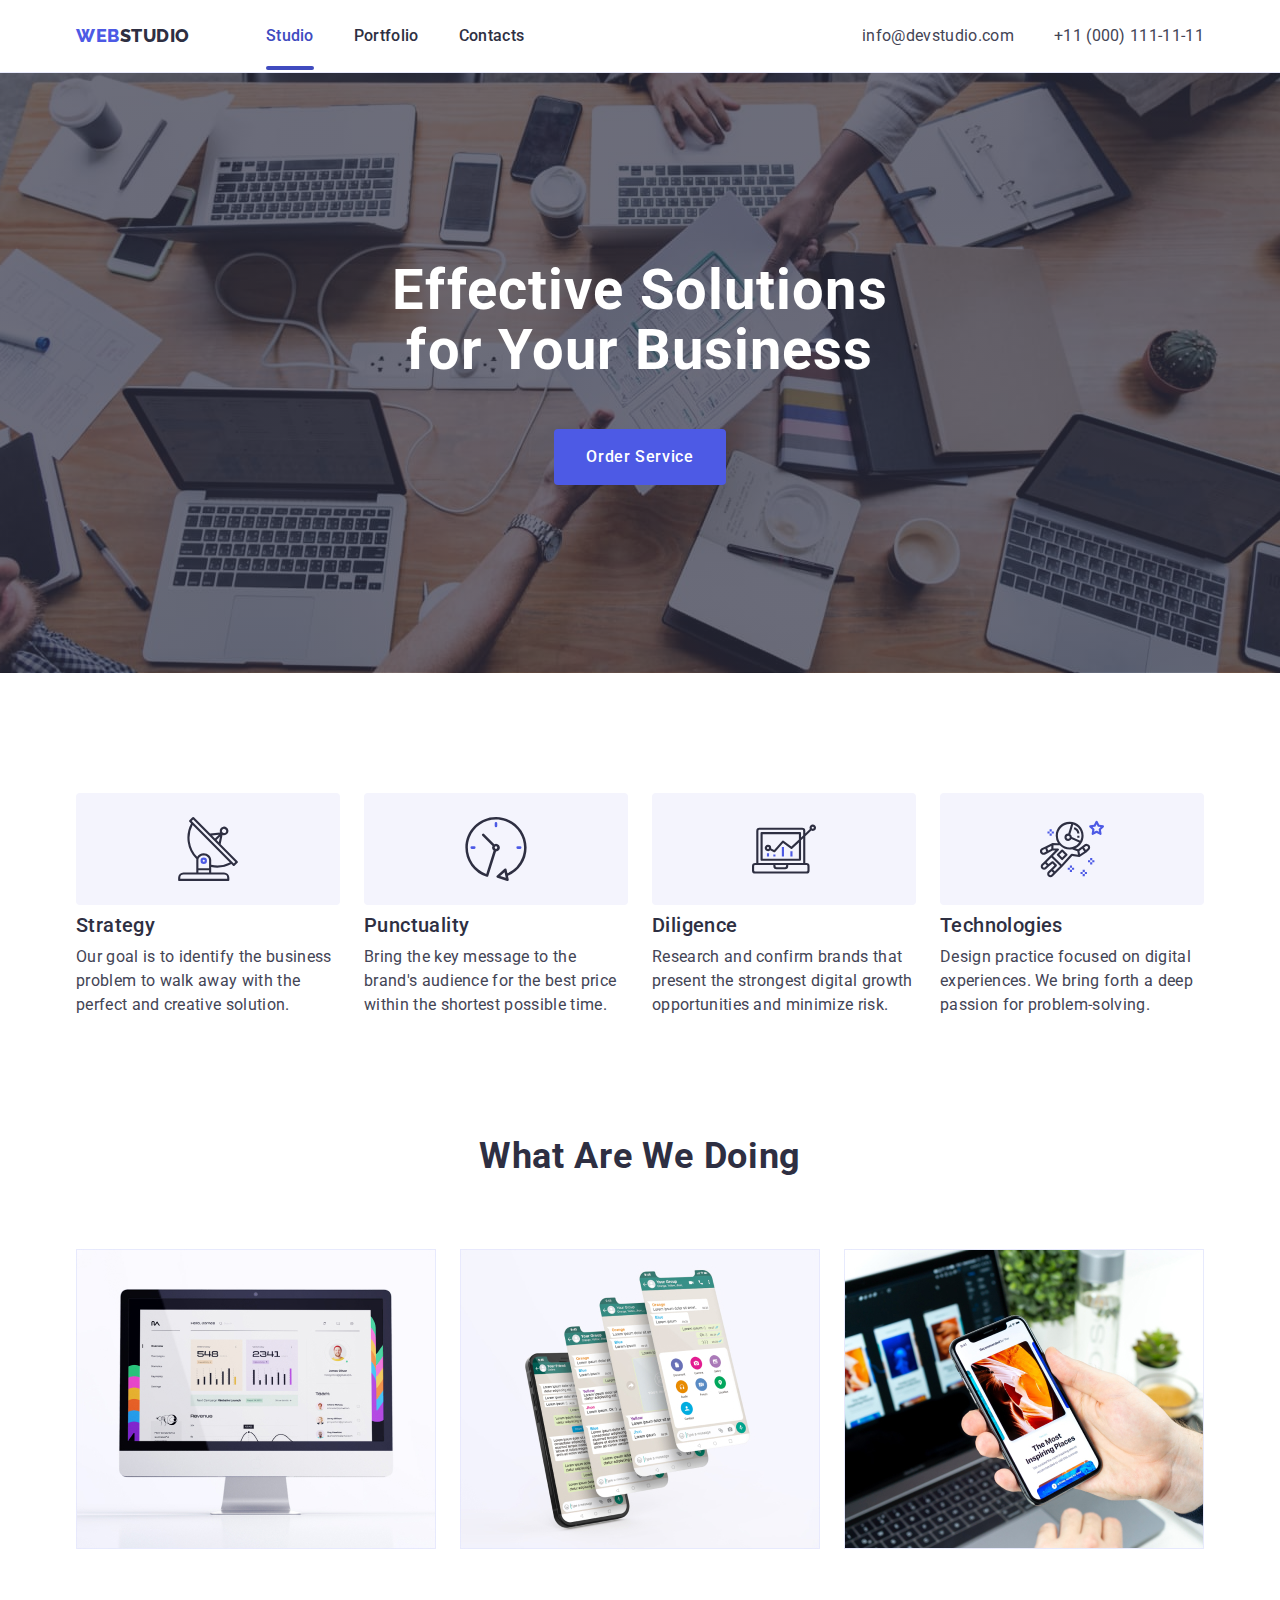
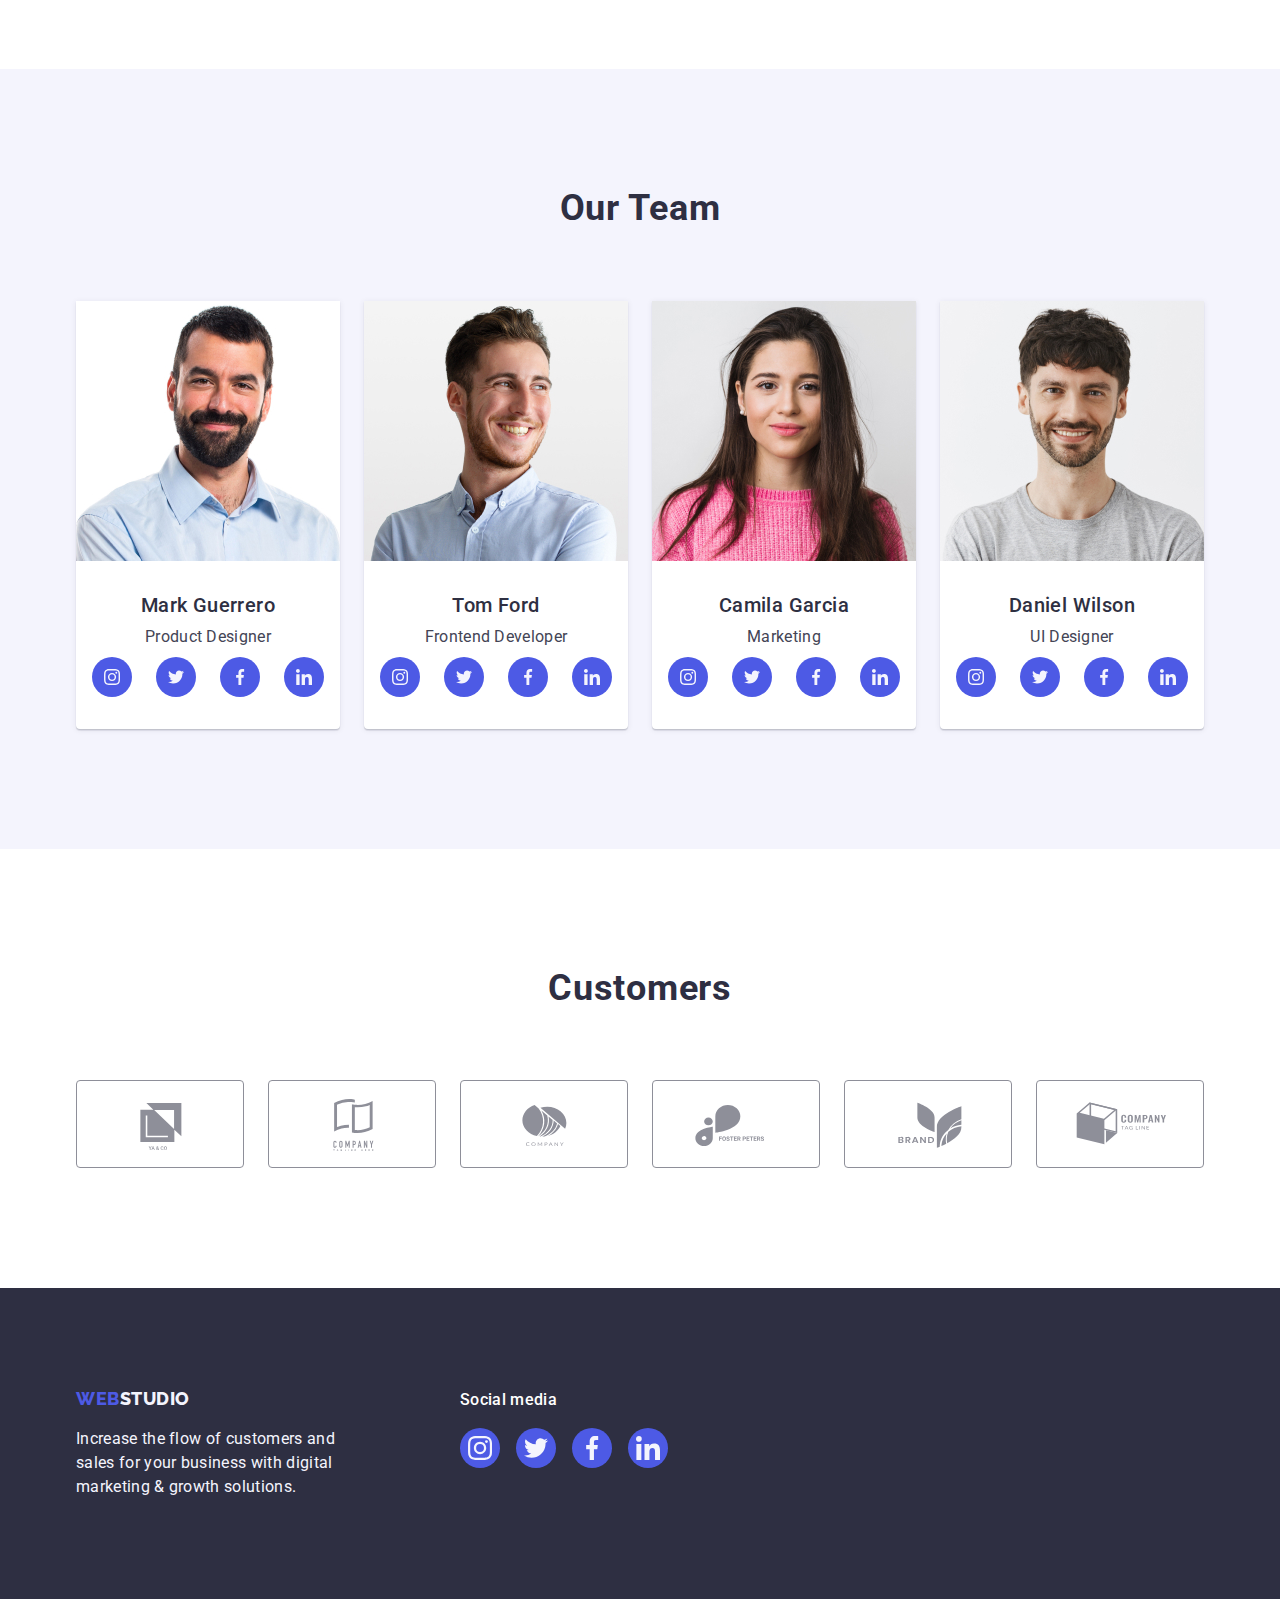
==== commit bb722468: "last" ====
--- a/index.html
+++ b/index.html
@@ -26,16 +26,16 @@
                 <a class="logo link" href="./index.html">Web<span class="logo-second-part">Studio</span></a>
                 <ul class="menu-list list">
                     <li class="menu-item link"><a class="menu-link link stepler" href="./index.html">Studio</a></li>
-                    <li class="menu-item link"><a class="menu-link link stepler" href="./portfolio.html">Portfolio</a>
+                    <li class="menu-item link"><a class="menu-link link " href="./portfolio.html">Portfolio</a>
                     </li>
                     <li class="menu-item link"><a class="menu-link link" href="">Contacts</a></li>
                 </ul>
             </nav>
             <address class="address">
                 <ul class="address-list list">
-                    <li class="contact-mail "><a class="adress-link-mail link"
+                    <li class="contact-mail "><a class="adress-link-mail-tel link"
                             href="mailto:info@devstudio.com">info@devstudio.com</a></li>
-                    <li class="contact-tel "><a class="adress-link-tel link" href="tel:+110001111111">+11 (000)
+                    <li class="contact-tel "><a class="adress-link-mail-tel link" href="tel:+110001111111">+11 (000)
                             111-11-11</a></li>
                 </ul>
             </address>
--- a/css/styles.css
+++ b/css/styles.css
@@ -227,13 +227,12 @@
     color: #404bbf;
 }
 
-.adress-link-mail {
+.adress-link-mail-tel {
 
     margin-left: auto;
 }
 
-.adress-link-mail,
-.adress-link-tel {
+.adress-link-mail-tel {
     display: block;
     font-weight: 400;
     font-size: 16px;
@@ -251,10 +250,8 @@
 }
 */
 
-.adress-link-mail:hover,
-.adress-link-mail:focus,
-.adress-link-tel:hover,
-.adress-link-tel:focus {
+.adress-link-mail-tel:hover,
+.adress-link-mail-tel:focus {
     color: #404BBF;
 }
 
